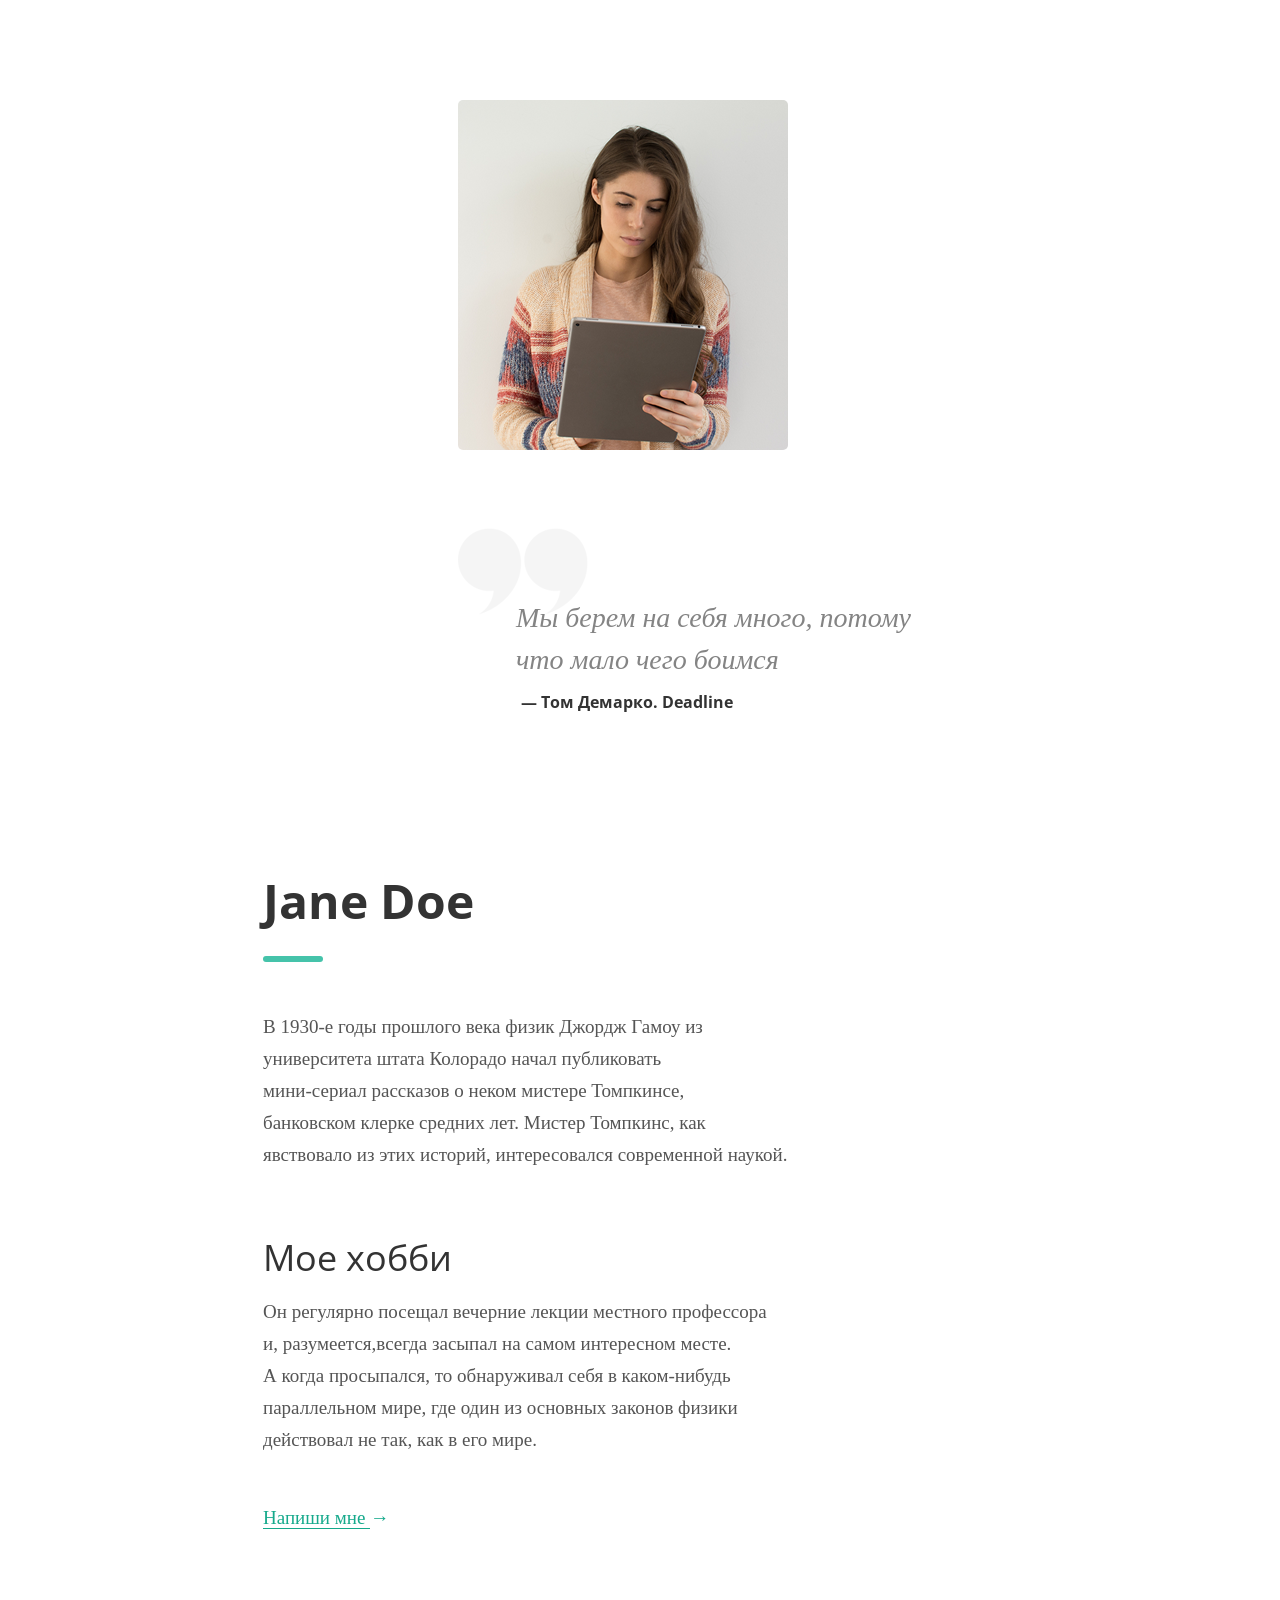
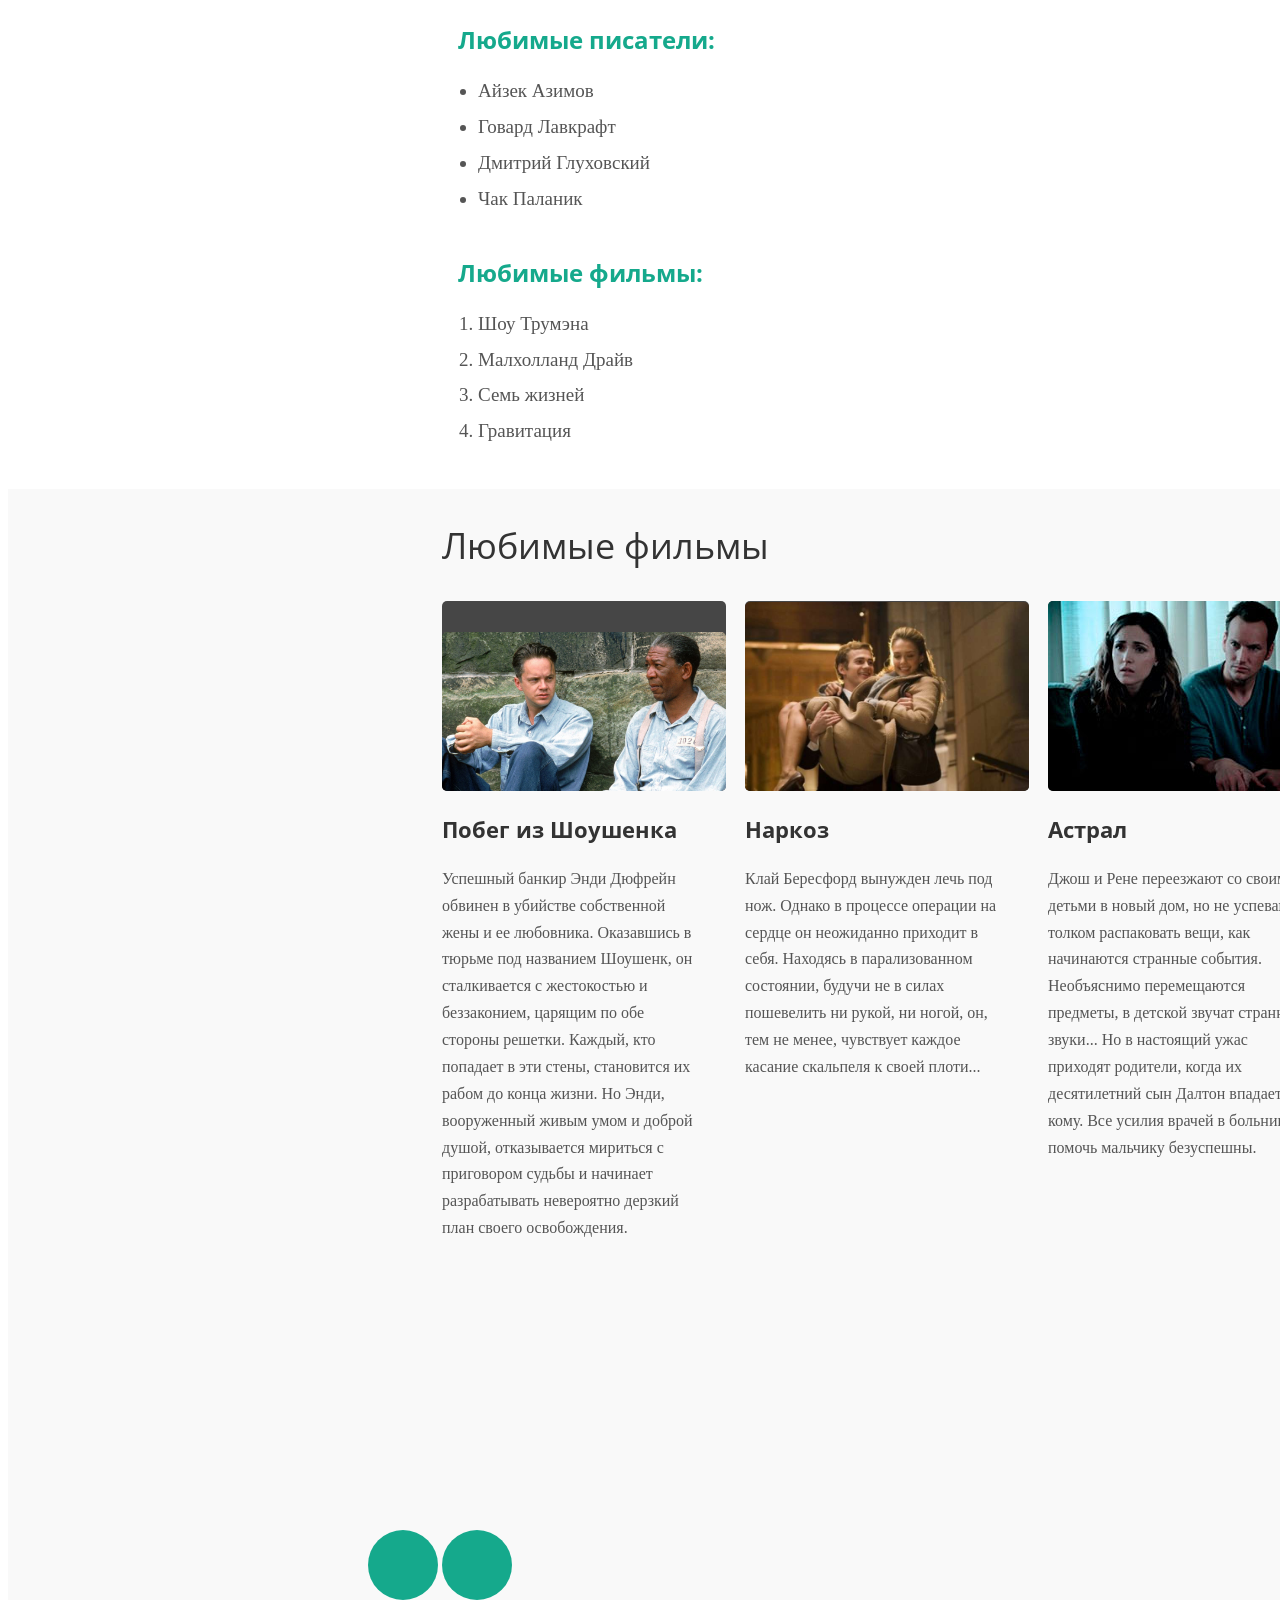
==== lw8/index.html @ 139a748d "Films had been added. Arrows adding was started." ====
<!DOCTYPE html>
<html lang="ru">
<head>
  <meta charset="UTF-8">
  <title>Моя строничкабъ</title>
  <link rel="stylesheet" type="text/css" href="css/style.css">
</head>
<body>
  <div class="main">
    <div  class="left_to_right">
      <img class="photo" src="images/photo.png" alt="Здесь должно быть фото женщины">
      <div class="right_block_left_to_right">
        <img class="quotes_image" src="images/quote.png" alt="Здесь должны быть кавычки">
        <p class="quote">Мы берем на себя много, потому что мало чего боимся</p>
        <p class="quote_author">— Том Демарко. Deadline</p>
      </div>
    </div>
    <div class="right_to_left">
      <div class="right_block_right_to_left">
        <h1 class="first_heading">Jane Doe</h1>
        <p class="green_line"></p>
        <p class="phrase">
          В 1930-е годы прошлого века физик Джордж Гамоу из 
          университета штата Колорадо начал публиковать
          мини-сериал рассказов о неком мистере Томпкинсе,
          банковском клерке средних лет. Мистер Томпкинс, как
          явствовало из этих историй, интересовался современной наукой.
        </p>
        <h2 class="second_heading">Мое хобби</h2>
        <p class="phrase">
          Он регулярно посещал вечерние лекции местного профессора
          и, разумеется,всегда засыпал на самом интересном месте. 
          А когда просыпался, то обнаруживал себя в каком-нибудь
          параллельном мире, где один из основных законов физики
          действовал не так, как в его мире.
        </p>
        <a class="green_write" href="https://twitter.com/Ponasenkov?ref_src=twsrc%5Egoogle%7Ctwcamp%5Eserp%7Ctwgr%5Eauthor">
          <span class="green_underline">
            Напиши мне
          </span>
          →
        </a>
      </div>
      <div class="left_block_right_to_left">
        <h3 class="list_start">Любимые писатели:</h3>
        <ul class="list">
          <li>Айзек Азимов</li>
          <li>Говард Лавкрафт</li>
          <li>Дмитрий Глуховский</li>
          <li>Чак Паланик</li>
        </ul>
        <h3 class="list_start">Любимые фильмы:</h3>
        <ol class="list">
          <li>Шоу Трумэна</li>
          <li>Малхолланд Драйв</li>
          <li>Семь жизней</li>
          <li>Гравитация</li>
        </ol>
      </div>
    </div>
  </div>
  <div id="favourite_films_background">
    <div id="favourite_films_and_arrows">
      <div id="left_arrow">
      </div>
      <div id="favourite_films_and_heading">
        <p id="favourite_films_heading">Любимые фильмы</p>
        <div id="favourite_films">
          <div class="film">
            <div class="film_image_background">
              <img src="images/the_shawshank_redemption.jpg" class="film_image">
            </div>
            <h2 class="film_title">Побег из Шоушенка</h2>
            <p class="film_description">
              Успешный банкир Энди Дюфрейн 
              обвинен в убийстве собственной 
              жены и ее любовника. Оказавшись в 
              тюрьме под названием Шоушенк, он 
              сталкивается с жестокостью и 
              беззаконием, царящим по обе 
              стороны решетки. Каждый, кто 
              попадает в эти стены, становится их 
              рабом до конца жизни. Но Энди, 
              вооруженный живым умом и доброй 
              душой, отказывается мириться с 
              приговором судьбы и начинает 
              разрабатывать невероятно дерзкий 
              план своего освобождения.
            </p>
          </div>

          <div class="film">
            <div class="film_image_background">
              <img src="images/awake.jpg" class="film_image">
            </div>
            <h2 class="film_title">Наркоз</h2>
            <p class="film_description">
              Клай Бересфорд вынужден лечь под
              нож. Однако в процессе операции на
              сердце он неожиданно приходит в
              себя. Находясь в парализованном
              состоянии, будучи не в силах
              пошевелить ни рукой, ни ногой, он,
              тем не менее, чувствует каждое
              касание скальпеля к своей плоти...
            </p>
          </div>

          <div class="film">
            <div class="film_image_background">
              <img src="images/astral.jpg" class="film_image">
            </div>
            <h2 class="film_title">Астрал</h2>
            <p class="film_description">
              Джош и Рене переезжают со своими
              детьми в новый дом, но не успевают
              толком распаковать вещи, как
              начинаются странные события.
              Необъяснимо перемещаются
              предметы, в детской звучат странные
              звуки... Но в настоящий ужас
              приходят родители, когда их
              десятилетний сын Далтон впадает в
              кому. Все усилия врачей в больнице
              помочь мальчику безуспешны.
            </p>
          </div>

          <div class="film">
            <div class="film_image_background">
              <img src="images/gravity.jpg" class="film_image">
            </div>
            <h2 class="film_title">Гравитация</h2>
            <p class="film_description">
              Доктор Райан Стоун, блестящий
              специалист в области медицинского
              инжиниринга, отправляется в свою
              первую космическую миссию под
              командованием ветерана
              астронавтики Мэтта Ковальски, для
              которого этот полет — последний
              перед отставкой. Но во время,
              казалось бы, рутинной работы за
              бортом случается катастрофа.
              Шаттл уничтожен, а Стоун и
              Ковальски остаются совершенно
              одни; они находятся в связке друг с
              другом, и все, что они могут, — это
              двигаться по орбите в абсолютно
              черном пространстве без всякой
              связи с Землей и какой-либо
              надежды на спасение.
          </div>

          <div class="film">
            <div class="film_image_background">
              <img src="images/the_shape_of_water.jpg" class="film_image">
            </div>
            <h2 class="film_title">Форма воды</h2>
            <p class="film_description">
              Действие разворачивается в 1963 
              году. Главная героиня — немая 
              уборщица в научной лаборатории. В 
              стенах секретного учреждения идёт 
              работа по изучению отловленного 
              человека-амфибии. Женщина 
              влюбляется в мутанта и помогает ему 
              бежать…
          </div>

          <div class="film">
            <div class="film_image_background">
              <img src="images/matilda.jpg" class="film_image">
            </div>
            <h2 class="film_title">Матильда</h2>
            <p class="film_description">
              Последний русский император и 
              балерина, утвердившая славу 
              русского балета. Страсть, которая 
              могла изменить русскую историю. 
              Любовь, ставшая легендой. В жизни 
              каждого человека случаются 
              несколько дней, которые могут 
              изменить её навсегда. Когда 
              происходит самое главное. Ты 
              оборачиваешься на голос любви. И 
              делаешь выбор. Но если властитель 
              империи полюбит танцовщицу, 
              сводящую с ума своей красотой… 
              Успенский собор, Кремль, Ходынское 
              поле, царские дворцы, сцены 
              Мариинского и Большого театров — 
              там, где бьется сердце вечной России.
          </div>

          <div class="film">
            <div class="film_image_background">
              <img src="images/at_eternitys_gate.jpg" class="film_image">
            </div>
            <h2 class="film_title">Ван Гог. На пороге вечности</h2>
            <p class="film_description">
              Винсент Ван Гог был одержим 
              живописью и мечтал изменить мир. 
              Он жил в Париже на Монмартре и 
              водил дружбу с Полем Гогеном. Из 
              спиртного отдавал предпочтение 
              абсенту, а если уж влюблялся, то со 
              всей страстью. В то время его холсты 
              почти не продавались, а сегодня — 
              одни из самых дорогих в мире. Как 
              истинный гений, он всегда находился 
              на пороге вечности…
          </div>

          <div class="film">
            <div class="film_image_background">
              <img src="images/brilliantovaya_ruka.jpg" class="film_image">
            </div>
            <h2 class="film_title">Бриллиантовая рука</h2>
            <p class="film_description">
              В южном городке орудует шайка 
              «валютчиков», возглавляемая 
              Шефом и его помощником Графом (в 
              быту — Геной Козодоевым). 
              Скромный советский служащий и 
              примерный семьянин Семен 
              Семенович Горбунков отправляется в 
              зарубежный круиз на теплоходе, на 
              котором также плывет Граф, 
              который должен забрать бриллианты 
              в одном из восточных городов и 
              провезти их в загипсованной руке. 
              Но в силу недоразумения вместо 
              жулика на условленном месте падает 
              ничего не подозревающий Семен 
              Семенович, и драгоценный гипс 
              накладывают ему. Вот тут-то все и 
              начинается…
          </div>

          <div class="film">
            <div class="film_image_background">
              <img src="images/coco.jpg" class="film_image">
            </div>
            <h2 class="film_title">Тайна Коко</h2>
            <p class="film_description">
              12-летний Мигель живет в 
              мексиканской деревушке в семье 
              сапожников и тайно мечтает стать 
              музыкантом. Тайно — потому что в 
              его семейном клане музыка 
              считается проклятием. Когда-то его 
              прадед оставил свою жену, прабабку 
              Мигеля, ради мечты, которая теперь 
              не дает спокойно жить Мигелю. С тех 
              пор музыкальная тема в семье стала 
              табу. Мигель обнаруживает, что 
              между ним и его любимым певцом 
              Эрнесто де ла Крусом, ныне 
              покойным, существует некая — пока 
              неназванная — связь. Паренек 
              отправляется к своему кумиру в 
              Страну Мертвых, где встречает души 
              своих предков. Коко знакомится там 
              с духом-трикстером по имени Эктор 
              (в облике скелета), который становится его напарником-
              проводником. Вдвоем они 
              отправляются на поиски де ла Круса.
          </div>

          <div class="film">
            <div class="film_image_background">
              <img src="images/spirited_away.jpg" class="film_image">
            </div>
            <h2 class="film_title">Унесённые призраками</h2>
            <p class="film_description">
              Тихиро с мамой и папой переезжают 
              в новый дом. Заблудившись по 
              дороге, они оказываются в странном 
              пустынном городе, где их ждет 
              великолепный пир. Родители с 
              жадностью набрасываются на еду и к 
              ужасу девочки превращаются в 
              свиней, став пленниками злой 
              колдуньи Юбабы. Теперь, 
              оказавшись одна среди волшебных 
              существ и загадочных видений, 
              Тихиро должна придумать, как 
              избавить своих родителей от чар 
              коварной старухи.
          </div>
        </div>
        
        <div id="right_arrow">
      </div>
      </div>
    </div>  
  </div>
</body>
</html>
---- lw8/css/style.css ----
@import url('https://fonts.googleapis.com/css?family=Open+Sans:400,400i,600,700&display=swap&subset=cyrillic');

.main
{
  margin-top: 100px;
  margin-left: 450px;
  margin-right: 454px;
  display: block; 
}

.right_to_left
{
  direction: ltr;
}

.right_block_right_to_left
{
  display: inline-block;
  float: right;
}

.left_block_right_to_left
{
  display: inline-block;
}

.left_to_right
{
  direction: ltr;
}

.photo
{
  display: inline-block;
  float: left;
  width: 330px;
  height: 350px;
  border-radius: 5px;
  background-color: #132d36;
  margin-bottom: 28px;
  margin-right: 60px;
}

.right_block_left_to_right
{
  display: inline-block;
}

.list_start
{
  font: bold 24px/1.33 'Open Sans';
  color: #15a98c;
  width: 330px;
  margin-right: 60px;
  margin-bottom: 0px;
}

.list
{
  font: 19px/1.89 Georgia;
  padding-left: 20px;
  color: #555555;
  margin-bottom: 40px;
  margin-top: 17px;
}

.quotes_image
{
  padding-top: 50px;
}

.quote
{
  width: 444px;
  font: italic 28px/1.5 Georgia;
  text-align: left;
  color: #848484;
  position: relative;
  bottom: 22px;
  margin-top: 0;
  margin-left: 58px;
  margin-bottom: 27px; 
}

.quote_author
{
  height: 17px;
  font: bold 16px/2.63 'Open Sans';
  color: #333333;
  margin-left: 63px;
  position: relative;
  bottom: 49px;
  margin-bottom: 110px;
}

.first_heading
{
  width: 214px;
  height: 44px;
  font: bold 48px/0.88 'Open Sans';
  color: #333333;
  margin-top: 23px;
}

.green_line
{
  width: 60px;
  height: 6px;
  border-radius: 3px;
  background-color: #45c3aa;
  margin-top: 24px;
  margin-bottom: 17px;
}

.phrase
{
  width: 555px;
  height: 178px;
  font: 19px/1.68 Georgia;
  color: #555555;
  white-space: pre-line;
  margin-top: 0;
  margin-bottom: 60px;
}

.second_heading 
{
  height: 27px;
  font: 36px/1.17 'Open Sans';
  color: #333333;
  margin-bottom: 0px;
  margin-top: 80px;
}

.green_write 
{
  width: 139px;
  height: 18px;
  font: 19px/1.68 Georgia;
  color: #15a98b;
  margin-bottom: 80px;
  margin-top: 0;
  display: inline-block;
  text-decoration: none;
}

.green_underline
{
  border-bottom: solid 1px #15a98b;
}

#favourite_films_background
{
  display: table;
  width: 1920px;
  height: 1041px;
  background: #F9F9F9;
  padding-left: 360px;
}

#favourite_films_heading
{
  font: 36px/1.17 'Open Sans';
  color: #333333;
  margin-bottom: 16px;
}

.film_image
{
  width: 100%;
  border-radius: 5px;
  vertical-align: bottom;
}

.film_image_background
{
  display: table;
  width: 284px;
  height: 190px;
  background: #464646;
  border-radius: 5px;
  line-height: 190px;
}

.film_title
{
  width: 284px;
  font: bold 22px/1.89 'Open Sans';
  color: #333333;
  margin-top: 0;
  margin-bottom: 0;
}

.film_description
{
  width: 284px;
  font: 16px/1.68 Georgia;
  color: #555555;
  position: relative;
  bottom: 30px;
  margin-top: 0;
}

#favourite_films
{
  width: 1199px;
  direction: ltr;
  overflow: hidden;
  vertical-align: top;
  white-space: nowrap;
}

.film
{
  display: inline-block;
  padding-right: 15px;
  vertical-align: top;
  white-space: pre-line;
}

#favourite_films_and_arrows
{
  direction: ltr;
}

#favourite_films_and_heading
{
  display: inline-block;
}

#left_arrow
{
  display: inline-block;
  width: 70px;
  height: 70px;
  background: #15A98C;
  border-radius: 50%;
}

#right_arrow
{
  display: inline-block;
  width: 70px;
  height: 70px;
  background: #15A98C;
  border-radius: 50%;
}
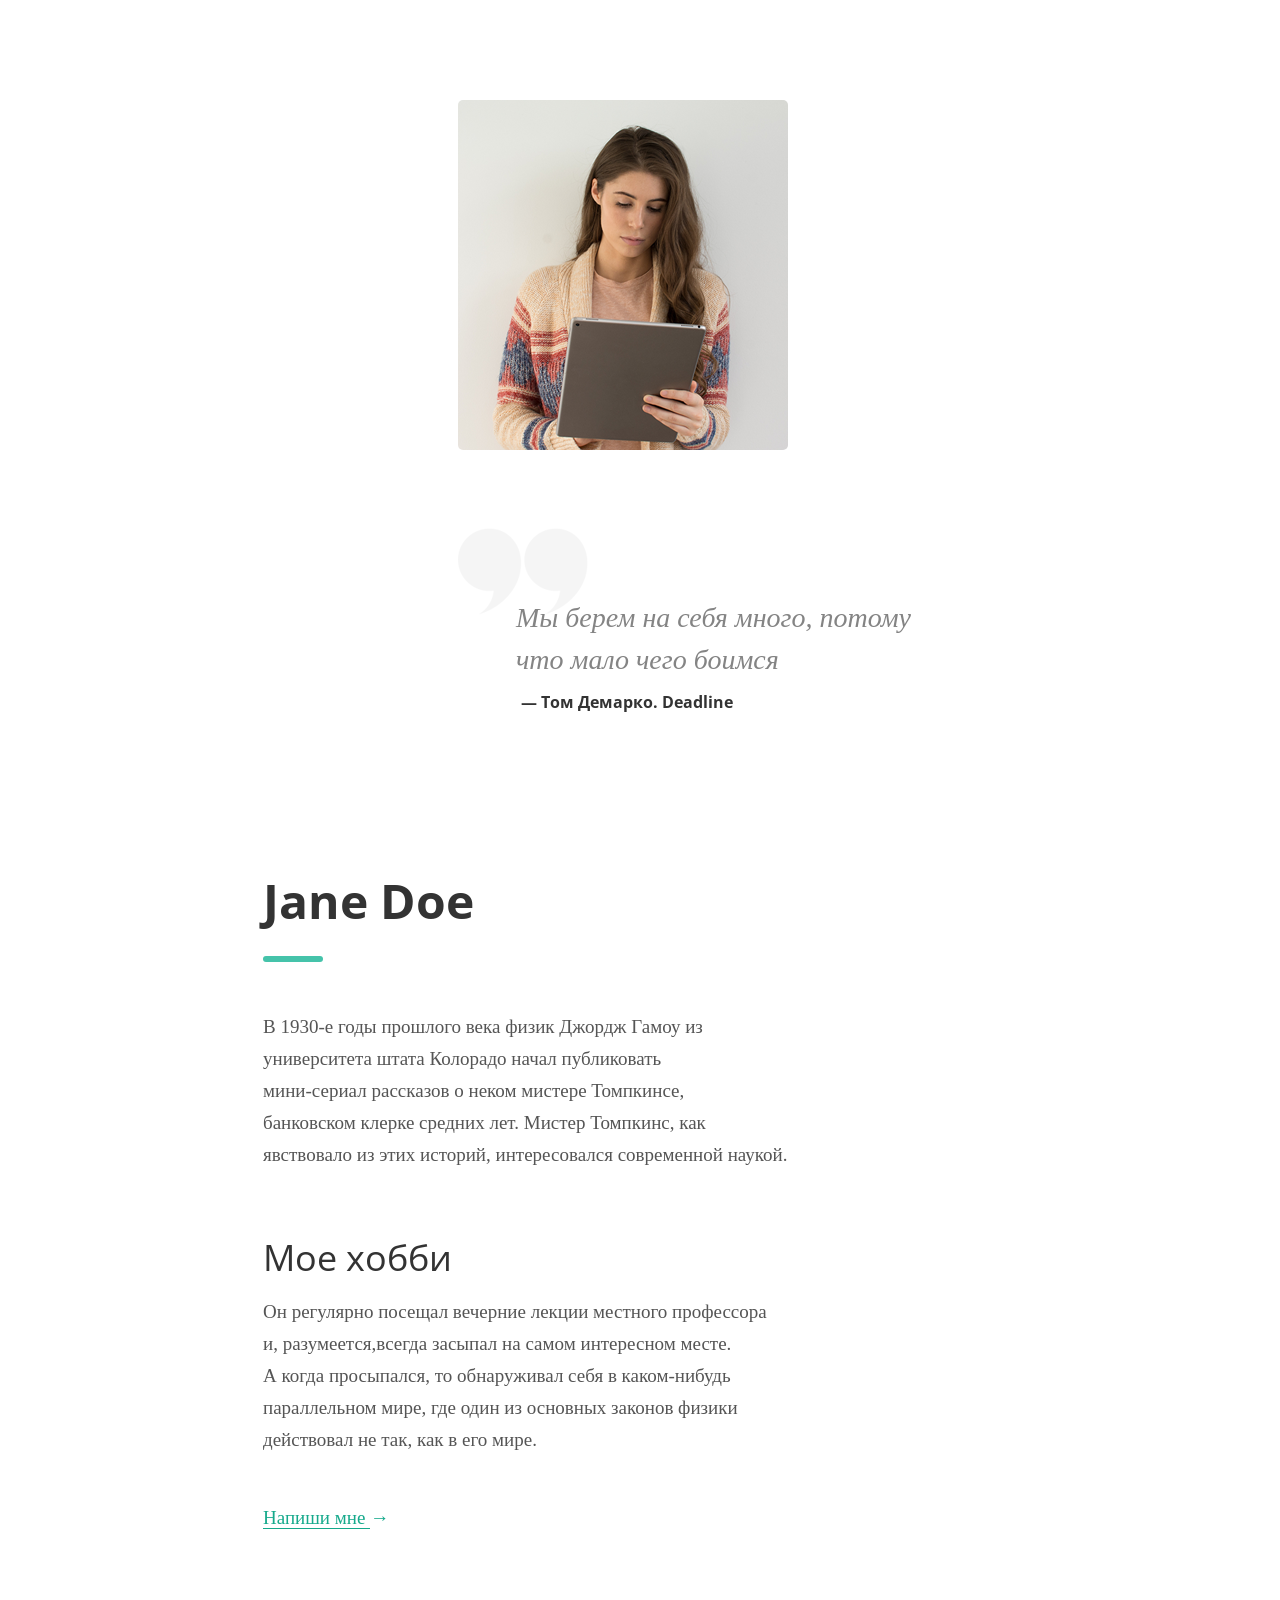
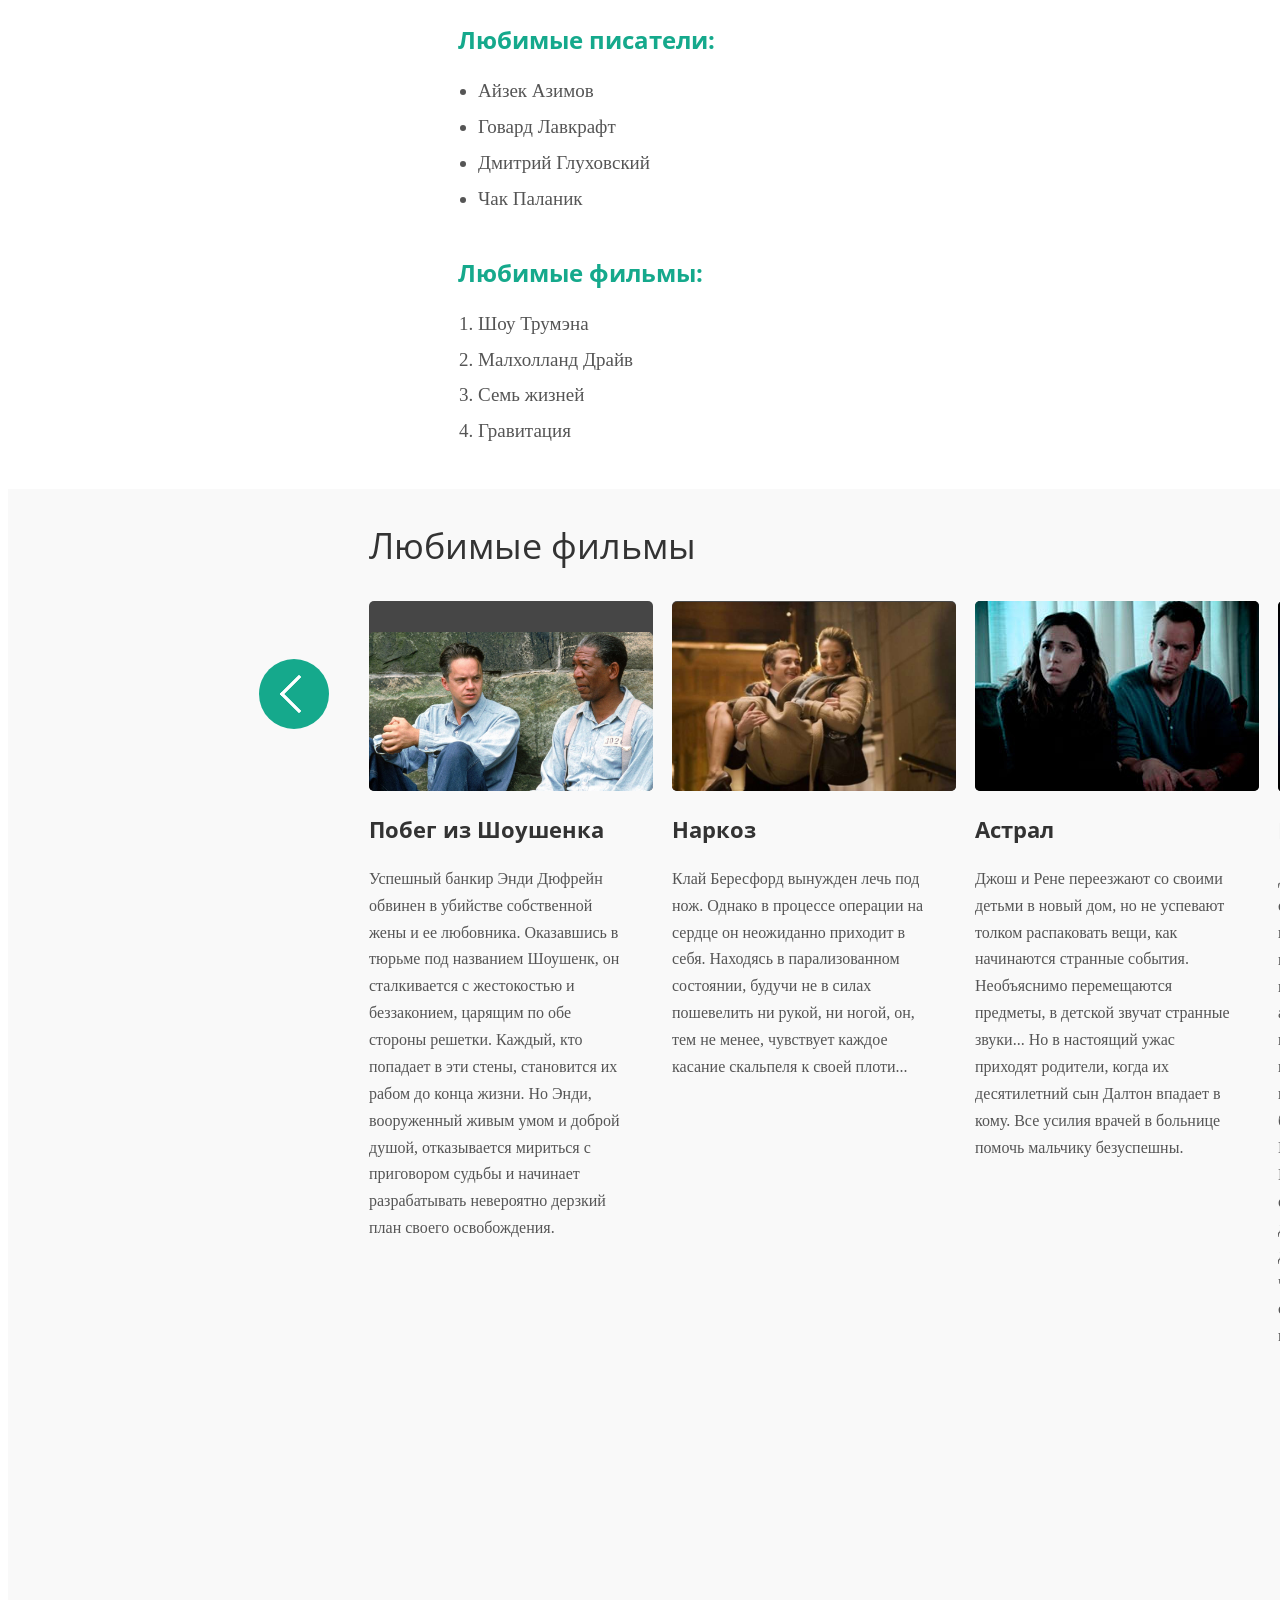
==== commit c0ed0973: "Arrows were added" ====
--- a/lw8/index.html
+++ b/lw8/index.html
@@ -60,241 +60,247 @@
     </div>
   </div>
   <div id="favourite_films_background">
-    <div id="favourite_films_and_arrows">
-      <div id="left_arrow">
-      </div>
-      <div id="favourite_films_and_heading">
-        <p id="favourite_films_heading">Любимые фильмы</p>
-        <div id="favourite_films">
-          <div class="film">
-            <div class="film_image_background">
-              <img src="images/the_shawshank_redemption.jpg" class="film_image">
-            </div>
-            <h2 class="film_title">Побег из Шоушенка</h2>
-            <p class="film_description">
-              Успешный банкир Энди Дюфрейн 
-              обвинен в убийстве собственной 
-              жены и ее любовника. Оказавшись в 
-              тюрьме под названием Шоушенк, он 
-              сталкивается с жестокостью и 
-              беззаконием, царящим по обе 
-              стороны решетки. Каждый, кто 
-              попадает в эти стены, становится их 
-              рабом до конца жизни. Но Энди, 
-              вооруженный живым умом и доброй 
-              душой, отказывается мириться с 
-              приговором судьбы и начинает 
-              разрабатывать невероятно дерзкий 
-              план своего освобождения.
-            </p>
-          </div>
-
-          <div class="film">
-            <div class="film_image_background">
-              <img src="images/awake.jpg" class="film_image">
-            </div>
-            <h2 class="film_title">Наркоз</h2>
-            <p class="film_description">
-              Клай Бересфорд вынужден лечь под
-              нож. Однако в процессе операции на
-              сердце он неожиданно приходит в
-              себя. Находясь в парализованном
-              состоянии, будучи не в силах
-              пошевелить ни рукой, ни ногой, он,
-              тем не менее, чувствует каждое
-              касание скальпеля к своей плоти...
-            </p>
-          </div>
-
-          <div class="film">
-            <div class="film_image_background">
-              <img src="images/astral.jpg" class="film_image">
-            </div>
-            <h2 class="film_title">Астрал</h2>
-            <p class="film_description">
-              Джош и Рене переезжают со своими
-              детьми в новый дом, но не успевают
-              толком распаковать вещи, как
-              начинаются странные события.
-              Необъяснимо перемещаются
-              предметы, в детской звучат странные
-              звуки... Но в настоящий ужас
-              приходят родители, когда их
-              десятилетний сын Далтон впадает в
-              кому. Все усилия врачей в больнице
-              помочь мальчику безуспешны.
-            </p>
-          </div>
-
-          <div class="film">
-            <div class="film_image_background">
-              <img src="images/gravity.jpg" class="film_image">
-            </div>
-            <h2 class="film_title">Гравитация</h2>
-            <p class="film_description">
-              Доктор Райан Стоун, блестящий
-              специалист в области медицинского
-              инжиниринга, отправляется в свою
-              первую космическую миссию под
-              командованием ветерана
-              астронавтики Мэтта Ковальски, для
-              которого этот полет — последний
-              перед отставкой. Но во время,
-              казалось бы, рутинной работы за
-              бортом случается катастрофа.
-              Шаттл уничтожен, а Стоун и
-              Ковальски остаются совершенно
-              одни; они находятся в связке друг с
-              другом, и все, что они могут, — это
-              двигаться по орбите в абсолютно
-              черном пространстве без всякой
-              связи с Землей и какой-либо
-              надежды на спасение.
-          </div>
-
-          <div class="film">
-            <div class="film_image_background">
-              <img src="images/the_shape_of_water.jpg" class="film_image">
-            </div>
-            <h2 class="film_title">Форма воды</h2>
-            <p class="film_description">
-              Действие разворачивается в 1963 
-              году. Главная героиня — немая 
-              уборщица в научной лаборатории. В 
-              стенах секретного учреждения идёт 
-              работа по изучению отловленного 
-              человека-амфибии. Женщина 
-              влюбляется в мутанта и помогает ему 
-              бежать…
-          </div>
-
-          <div class="film">
-            <div class="film_image_background">
-              <img src="images/matilda.jpg" class="film_image">
-            </div>
-            <h2 class="film_title">Матильда</h2>
-            <p class="film_description">
-              Последний русский император и 
-              балерина, утвердившая славу 
-              русского балета. Страсть, которая 
-              могла изменить русскую историю. 
-              Любовь, ставшая легендой. В жизни 
-              каждого человека случаются 
-              несколько дней, которые могут 
-              изменить её навсегда. Когда 
-              происходит самое главное. Ты 
-              оборачиваешься на голос любви. И 
-              делаешь выбор. Но если властитель 
-              империи полюбит танцовщицу, 
-              сводящую с ума своей красотой… 
-              Успенский собор, Кремль, Ходынское 
-              поле, царские дворцы, сцены 
-              Мариинского и Большого театров — 
-              там, где бьется сердце вечной России.
-          </div>
-
-          <div class="film">
-            <div class="film_image_background">
-              <img src="images/at_eternitys_gate.jpg" class="film_image">
-            </div>
-            <h2 class="film_title">Ван Гог. На пороге вечности</h2>
-            <p class="film_description">
-              Винсент Ван Гог был одержим 
-              живописью и мечтал изменить мир. 
-              Он жил в Париже на Монмартре и 
-              водил дружбу с Полем Гогеном. Из 
-              спиртного отдавал предпочтение 
-              абсенту, а если уж влюблялся, то со 
-              всей страстью. В то время его холсты 
-              почти не продавались, а сегодня — 
-              одни из самых дорогих в мире. Как 
-              истинный гений, он всегда находился 
-              на пороге вечности…
-          </div>
-
-          <div class="film">
-            <div class="film_image_background">
-              <img src="images/brilliantovaya_ruka.jpg" class="film_image">
-            </div>
-            <h2 class="film_title">Бриллиантовая рука</h2>
-            <p class="film_description">
-              В южном городке орудует шайка 
-              «валютчиков», возглавляемая 
-              Шефом и его помощником Графом (в 
-              быту — Геной Козодоевым). 
-              Скромный советский служащий и 
-              примерный семьянин Семен 
-              Семенович Горбунков отправляется в 
-              зарубежный круиз на теплоходе, на 
-              котором также плывет Граф, 
-              который должен забрать бриллианты 
-              в одном из восточных городов и 
-              провезти их в загипсованной руке. 
-              Но в силу недоразумения вместо 
-              жулика на условленном месте падает 
-              ничего не подозревающий Семен 
-              Семенович, и драгоценный гипс 
-              накладывают ему. Вот тут-то все и 
-              начинается…
-          </div>
-
-          <div class="film">
-            <div class="film_image_background">
-              <img src="images/coco.jpg" class="film_image">
-            </div>
-            <h2 class="film_title">Тайна Коко</h2>
-            <p class="film_description">
-              12-летний Мигель живет в 
-              мексиканской деревушке в семье 
-              сапожников и тайно мечтает стать 
-              музыкантом. Тайно — потому что в 
-              его семейном клане музыка 
-              считается проклятием. Когда-то его 
-              прадед оставил свою жену, прабабку 
-              Мигеля, ради мечты, которая теперь 
-              не дает спокойно жить Мигелю. С тех 
-              пор музыкальная тема в семье стала 
-              табу. Мигель обнаруживает, что 
-              между ним и его любимым певцом 
-              Эрнесто де ла Крусом, ныне 
-              покойным, существует некая — пока 
-              неназванная — связь. Паренек 
-              отправляется к своему кумиру в 
-              Страну Мертвых, где встречает души 
-              своих предков. Коко знакомится там 
-              с духом-трикстером по имени Эктор 
-              (в облике скелета), который становится его напарником-
-              проводником. Вдвоем они 
-              отправляются на поиски де ла Круса.
-          </div>
-
-          <div class="film">
-            <div class="film_image_background">
-              <img src="images/spirited_away.jpg" class="film_image">
-            </div>
-            <h2 class="film_title">Унесённые призраками</h2>
-            <p class="film_description">
-              Тихиро с мамой и папой переезжают 
-              в новый дом. Заблудившись по 
-              дороге, они оказываются в странном 
-              пустынном городе, где их ждет 
-              великолепный пир. Родители с 
-              жадностью набрасываются на еду и к 
-              ужасу девочки превращаются в 
-              свиней, став пленниками злой 
-              колдуньи Юбабы. Теперь, 
-              оказавшись одна среди волшебных 
-              существ и загадочных видений, 
-              Тихиро должна придумать, как 
-              избавить своих родителей от чар 
-              коварной старухи.
-          </div>
-        </div>
-        
-        <div id="right_arrow">
-      </div>
-      </div>
-    </div>  
+    <div id="left_arrow">
+      <div class="arrows_background">
+        <hr noshade width="25" size="3" color="white" id="left_arrow_first_line">
+        <hr noshade width="25" size="3" color="white" id="left_arrow_second_line">
+      </div>
+    </div>
+    <div id="favourite_films_and_heading">
+      <p id="favourite_films_heading">Любимые фильмы</p>
+      <div id="favourite_films">
+        <div class="film">
+          <div class="film_image_background">
+            <img src="images/the_shawshank_redemption.jpg" class="film_image">
+          </div>
+          <h2 class="film_title">Побег из Шоушенка</h2>
+          <p class="film_description">
+            Успешный банкир Энди Дюфрейн 
+            обвинен в убийстве собственной 
+            жены и ее любовника. Оказавшись в 
+            тюрьме под названием Шоушенк, он 
+            сталкивается с жестокостью и 
+            беззаконием, царящим по обе 
+            стороны решетки. Каждый, кто 
+            попадает в эти стены, становится их 
+            рабом до конца жизни. Но Энди, 
+            вооруженный живым умом и доброй 
+            душой, отказывается мириться с 
+            приговором судьбы и начинает 
+            разрабатывать невероятно дерзкий 
+            план своего освобождения.
+          </p>
+        </div>
+
+        <div class="film">
+          <div class="film_image_background">
+            <img src="images/awake.jpg" class="film_image">
+          </div>
+          <h2 class="film_title">Наркоз</h2>
+          <p class="film_description">
+            Клай Бересфорд вынужден лечь под
+            нож. Однако в процессе операции на
+            сердце он неожиданно приходит в
+            себя. Находясь в парализованном
+            состоянии, будучи не в силах
+            пошевелить ни рукой, ни ногой, он,
+            тем не менее, чувствует каждое
+            касание скальпеля к своей плоти...
+          </p>
+        </div>
+
+        <div class="film">
+          <div class="film_image_background">
+            <img src="images/astral.jpg" class="film_image">
+          </div>
+          <h2 class="film_title">Астрал</h2>
+          <p class="film_description">
+            Джош и Рене переезжают со своими
+            детьми в новый дом, но не успевают
+            толком распаковать вещи, как
+            начинаются странные события.
+            Необъяснимо перемещаются
+            предметы, в детской звучат странные
+            звуки... Но в настоящий ужас
+            приходят родители, когда их
+            десятилетний сын Далтон впадает в
+            кому. Все усилия врачей в больнице
+            помочь мальчику безуспешны.
+          </p>
+        </div>
+
+        <div class="film">
+          <div class="film_image_background">
+            <img src="images/gravity.jpg" class="film_image">
+          </div>
+          <h2 class="film_title">Гравитация</h2>
+          <p class="film_description">
+            Доктор Райан Стоун, блестящий
+            специалист в области медицинского
+            инжиниринга, отправляется в свою
+            первую космическую миссию под
+            командованием ветерана
+            астронавтики Мэтта Ковальски, для
+            которого этот полет — последний
+            перед отставкой. Но во время,
+            казалось бы, рутинной работы за
+            бортом случается катастрофа.
+            Шаттл уничтожен, а Стоун и
+            Ковальски остаются совершенно
+            одни; они находятся в связке друг с
+            другом, и все, что они могут, — это
+            двигаться по орбите в абсолютно
+            черном пространстве без всякой
+            связи с Землей и какой-либо
+            надежды на спасение.
+        </div>
+
+        <div class="film">
+          <div class="film_image_background">
+            <img src="images/the_shape_of_water.jpg" class="film_image">
+          </div>
+          <h2 class="film_title">Форма воды</h2>
+          <p class="film_description">
+            Действие разворачивается в 1963 
+            году. Главная героиня — немая 
+            уборщица в научной лаборатории. В 
+            стенах секретного учреждения идёт 
+            работа по изучению отловленного 
+            человека-амфибии. Женщина 
+            влюбляется в мутанта и помогает ему 
+            бежать…
+        </div>
+
+        <div class="film">
+          <div class="film_image_background">
+            <img src="images/matilda.jpg" class="film_image">
+          </div>
+          <h2 class="film_title">Матильда</h2>
+          <p class="film_description">
+            Последний русский император и 
+            балерина, утвердившая славу 
+            русского балета. Страсть, которая 
+            могла изменить русскую историю. 
+            Любовь, ставшая легендой. В жизни 
+            каждого человека случаются 
+            несколько дней, которые могут 
+            изменить её навсегда. Когда 
+            происходит самое главное. Ты 
+            оборачиваешься на голос любви. И 
+            делаешь выбор. Но если властитель 
+            империи полюбит танцовщицу, 
+            сводящую с ума своей красотой… 
+            Успенский собор, Кремль, Ходынское 
+            поле, царские дворцы, сцены 
+            Мариинского и Большого театров — 
+            там, где бьется сердце вечной России.
+        </div>
+
+        <div class="film">
+          <div class="film_image_background">
+            <img src="images/at_eternitys_gate.jpg" class="film_image">
+          </div>
+          <h2 class="film_title">Ван Гог. На пороге вечности</h2>
+          <p class="film_description">
+            Винсент Ван Гог был одержим 
+            живописью и мечтал изменить мир. 
+            Он жил в Париже на Монмартре и 
+            водил дружбу с Полем Гогеном. Из 
+            спиртного отдавал предпочтение 
+            абсенту, а если уж влюблялся, то со 
+            всей страстью. В то время его холсты 
+            почти не продавались, а сегодня — 
+            одни из самых дорогих в мире. Как 
+            истинный гений, он всегда находился 
+            на пороге вечности…
+        </div>
+
+        <div class="film">
+          <div class="film_image_background">
+            <img src="images/brilliantovaya_ruka.jpg" class="film_image">
+          </div>
+          <h2 class="film_title">Бриллиантовая рука</h2>
+          <p class="film_description">
+            В южном городке орудует шайка 
+            «валютчиков», возглавляемая 
+            Шефом и его помощником Графом (в 
+            быту — Геной Козодоевым). 
+            Скромный советский служащий и 
+            примерный семьянин Семен 
+            Семенович Горбунков отправляется в 
+            зарубежный круиз на теплоходе, на 
+            котором также плывет Граф, 
+            который должен забрать бриллианты 
+            в одном из восточных городов и 
+            провезти их в загипсованной руке. 
+            Но в силу недоразумения вместо 
+            жулика на условленном месте падает 
+            ничего не подозревающий Семен 
+            Семенович, и драгоценный гипс 
+            накладывают ему. Вот тут-то все и 
+            начинается…
+        </div>
+
+        <div class="film">
+          <div class="film_image_background">
+            <img src="images/coco.jpg" class="film_image">
+          </div>
+          <h2 class="film_title">Тайна Коко</h2>
+          <p class="film_description">
+            12-летний Мигель живет в 
+            мексиканской деревушке в семье 
+            сапожников и тайно мечтает стать 
+            музыкантом. Тайно — потому что в 
+            его семейном клане музыка 
+            считается проклятием. Когда-то его 
+            прадед оставил свою жену, прабабку 
+            Мигеля, ради мечты, которая теперь 
+            не дает спокойно жить Мигелю. С тех 
+            пор музыкальная тема в семье стала 
+            табу. Мигель обнаруживает, что 
+            между ним и его любимым певцом 
+            Эрнесто де ла Крусом, ныне 
+            покойным, существует некая — пока 
+            неназванная — связь. Паренек 
+            отправляется к своему кумиру в 
+            Страну Мертвых, где встречает души 
+            своих предков. Коко знакомится там 
+            с духом-трикстером по имени Эктор 
+            (в облике скелета), который становится его напарником-
+            проводником. Вдвоем они 
+            отправляются на поиски де ла Круса.
+        </div>
+
+        <div class="film">
+          <div class="film_image_background">
+            <img src="images/spirited_away.jpg" class="film_image">
+          </div>
+          <h2 class="film_title">Унесённые призраками</h2>
+          <p class="film_description">
+            Тихиро с мамой и папой переезжают 
+            в новый дом. Заблудившись по 
+            дороге, они оказываются в странном 
+            пустынном городе, где их ждет 
+            великолепный пир. Родители с 
+            жадностью набрасываются на еду и к 
+            ужасу девочки превращаются в 
+            свиней, став пленниками злой 
+            колдуньи Юбабы. Теперь, 
+            оказавшись одна среди волшебных 
+            существ и загадочных видений, 
+            Тихиро должна придумать, как 
+            избавить своих родителей от чар 
+            коварной старухи.
+        </div>
+      </div>
+      
+      <div id="right_arrow">
+        <div class="arrows_background">
+          <hr noshade width="25" size="3" color="white" id="right_arrow_first_line">
+        <hr noshade width="25" size="3" color="white" id="right_arrow_second_line">
+        </div>
+      </div>
+    </div> 
   </div>
 </body>
 </html>
--- a/lw8/css/style.css
+++ b/lw8/css/style.css
@@ -154,8 +154,10 @@
   display: table;
   width: 1920px;
   height: 1041px;
+  direction: ltr;
   background: #F9F9F9;
-  padding-left: 360px;
+  padding-left: 251px;
+  vertical-align: top;
 }
 
 #favourite_films_heading
@@ -206,7 +208,6 @@
   width: 1199px;
   direction: ltr;
   overflow: hidden;
-  vertical-align: top;
   white-space: nowrap;
 }
 
@@ -218,11 +219,6 @@
   white-space: pre-line;
 }
 
-#favourite_films_and_arrows
-{
-  direction: ltr;
-}
-
 #favourite_films_and_heading
 {
   display: inline-block;
@@ -231,17 +227,55 @@
 #left_arrow
 {
   display: inline-block;
+  padding-right: 40px;
+  padding-top: 170px;
+  vertical-align: top;
+}
+
+#right_arrow
+{
+  position: relative;
+  bottom: 849px;
+  display: inline-block;
+  padding-left: 1235px;
+}
+
+.arrows_background
+{
   width: 70px;
   height: 70px;
   background: #15A98C;
   border-radius: 50%;
 }
 
-#right_arrow
-{
-  display: inline-block;
-  width: 70px;
-  height: 70px;
-  background: #15A98C;
-  border-radius: 50%;
+#left_arrow_first_line
+{
+  position: absolute;
+  margin-top: 25px;
+  margin-left: 18px;
+  transform: rotate(-45deg);
+}
+
+#left_arrow_second_line
+{
+  position: absolute;
+  margin-top: 42px;
+  margin-left: 18px;
+  transform: rotate(-135deg);
+}
+
+#right_arrow_first_line
+{
+  position: absolute;
+  margin-top: 25px;
+  margin-left: 25px;
+  transform: rotate(45deg);
+}
+
+#right_arrow_second_line
+{
+  position: absolute;
+  margin-top: 42px;
+  margin-left: 25px;
+  transform: rotate(135deg);
 }
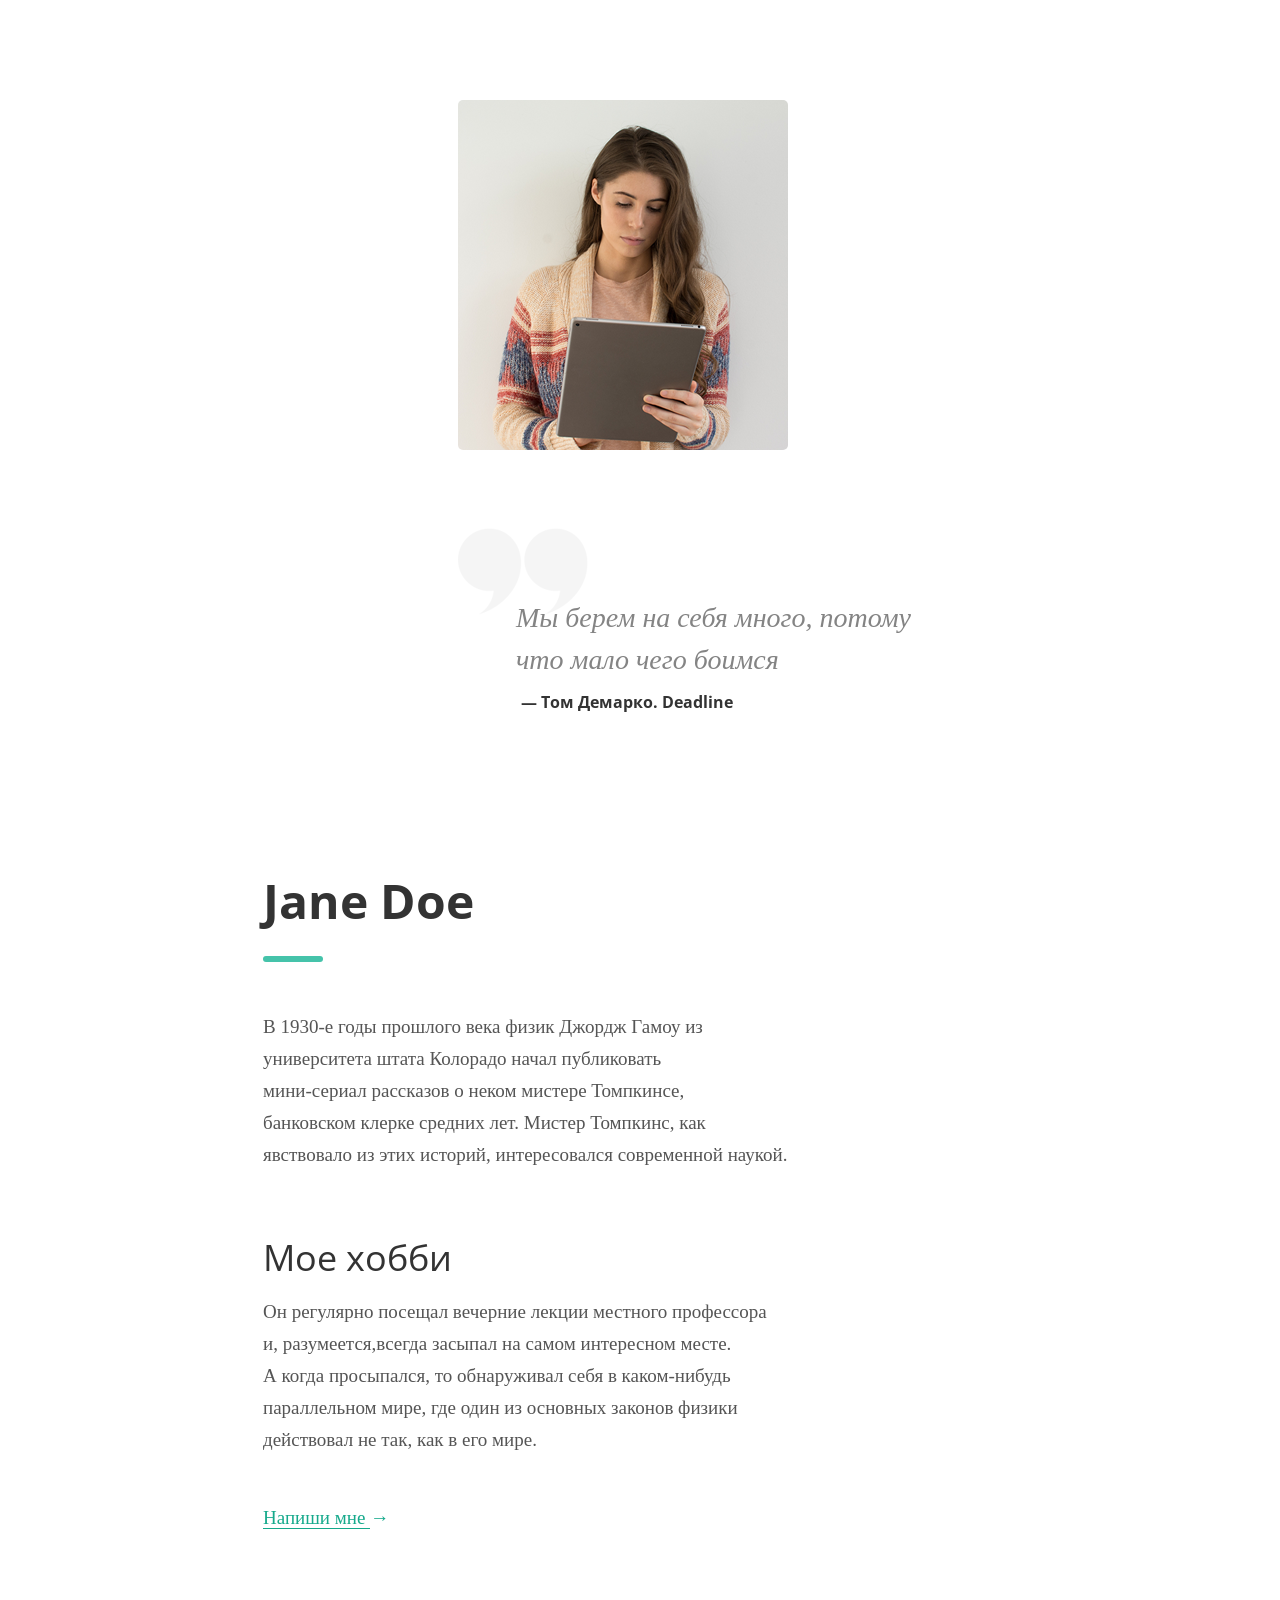
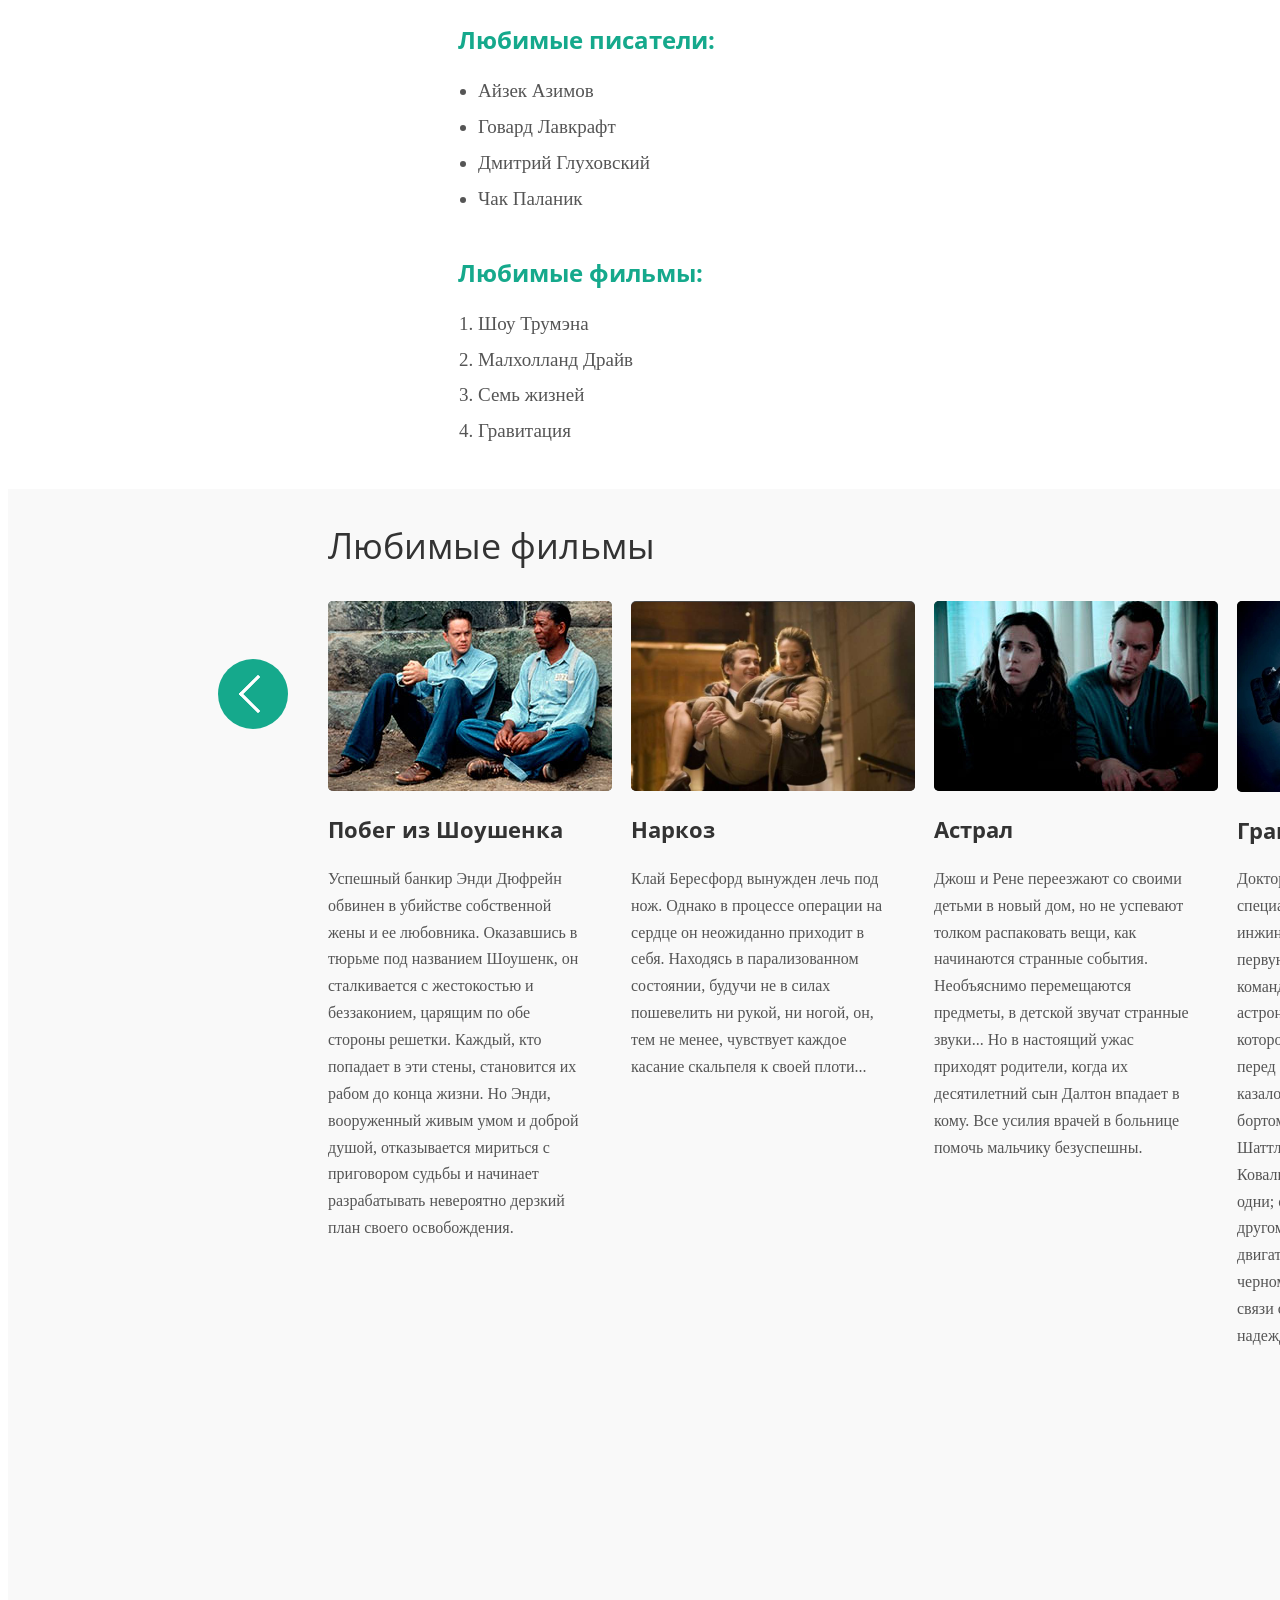
==== commit 89f037ab: "Update index.html" ====
--- a/lw8/index.html
+++ b/lw8/index.html
@@ -4,6 +4,7 @@
   <meta charset="UTF-8">
   <title>Моя строничкабъ</title>
   <link rel="stylesheet" type="text/css" href="css/style.css">
+  <script defer src="js/script.js"></script>
 </head>
 <body>
   <div class="main">
@@ -61,7 +62,7 @@
   </div>
   <div id="favourite_films_background">
     <div id="left_arrow">
-      <div class="arrows_background">
+      <div id="left_arrow_background">
         <hr noshade width="25" size="3" color="white" id="left_arrow_first_line">
         <hr noshade width="25" size="3" color="white" id="left_arrow_second_line">
       </div>
@@ -69,7 +70,7 @@
     <div id="favourite_films_and_heading">
       <p id="favourite_films_heading">Любимые фильмы</p>
       <div id="favourite_films">
-        <div class="film">
+        <div class="film" id="first_film">
           <div class="film_image_background">
             <img src="images/the_shawshank_redemption.jpg" class="film_image">
           </div>
@@ -92,7 +93,7 @@
           </p>
         </div>
 
-        <div class="film">
+        <div class="film" id="second_film">
           <div class="film_image_background">
             <img src="images/awake.jpg" class="film_image">
           </div>
@@ -109,7 +110,7 @@
           </p>
         </div>
 
-        <div class="film">
+        <div class="film" id="third_film">
           <div class="film_image_background">
             <img src="images/astral.jpg" class="film_image">
           </div>
@@ -129,7 +130,7 @@
           </p>
         </div>
 
-        <div class="film">
+        <div class="film" id="fourth_film">
           <div class="film_image_background">
             <img src="images/gravity.jpg" class="film_image">
           </div>
@@ -155,7 +156,7 @@
             надежды на спасение.
         </div>
 
-        <div class="film">
+        <div class="film" id="fifth_film">
           <div class="film_image_background">
             <img src="images/the_shape_of_water.jpg" class="film_image">
           </div>
@@ -171,7 +172,7 @@
             бежать…
         </div>
 
-        <div class="film">
+        <div class="film" id="sixth_film">
           <div class="film_image_background">
             <img src="images/matilda.jpg" class="film_image">
           </div>
@@ -196,7 +197,7 @@
             там, где бьется сердце вечной России.
         </div>
 
-        <div class="film">
+        <div class="film" id="seventh_film">
           <div class="film_image_background">
             <img src="images/at_eternitys_gate.jpg" class="film_image">
           </div>
@@ -215,7 +216,7 @@
             на пороге вечности…
         </div>
 
-        <div class="film">
+        <div class="film" id="eighth_film">
           <div class="film_image_background">
             <img src="images/brilliantovaya_ruka.jpg" class="film_image">
           </div>
@@ -241,7 +242,7 @@
             начинается…
         </div>
 
-        <div class="film">
+        <div class="film" id="ninth_film">
           <div class="film_image_background">
             <img src="images/coco.jpg" class="film_image">
           </div>
@@ -271,7 +272,7 @@
             отправляются на поиски де ла Круса.
         </div>
 
-        <div class="film">
+        <div class="film" id="tenth_film">
           <div class="film_image_background">
             <img src="images/spirited_away.jpg" class="film_image">
           </div>
@@ -293,14 +294,14 @@
             коварной старухи.
         </div>
       </div>
-      
-      <div id="right_arrow">
-        <div class="arrows_background">
-          <hr noshade width="25" size="3" color="white" id="right_arrow_first_line">
+    </div>
+    
+    <div id="right_arrow">
+      <div id="right_arrow_background">
+        <hr noshade width="25" size="3" color="white" id="right_arrow_first_line">
         <hr noshade width="25" size="3" color="white" id="right_arrow_second_line">
-        </div>
       </div>
     </div> 
   </div>
 </body>
-</html>+</html>
--- a/lw8/css/style.css
+++ b/lw8/css/style.css
@@ -152,11 +152,11 @@
 #favourite_films_background
 {
   display: table;
-  width: 1920px;
+  width: 1647px;
   height: 1041px;
   direction: ltr;
   background: #F9F9F9;
-  padding-left: 251px;
+  padding-left: 210px;
   vertical-align: top;
 }
 
@@ -237,10 +237,10 @@
   position: relative;
   bottom: 849px;
   display: inline-block;
-  padding-left: 1235px;
-}
-
-.arrows_background
+  margin-left: 1343px;
+}
+
+#left_arrow_background
 {
   width: 70px;
   height: 70px;
@@ -248,6 +248,14 @@
   border-radius: 50%;
 }
 
+#right_arrow_background
+{
+  width: 70px;
+  height: 70px;
+  background: #15A98C;
+  border-radius: 50%;
+}
+
 #left_arrow_first_line
 {
   position: absolute;
